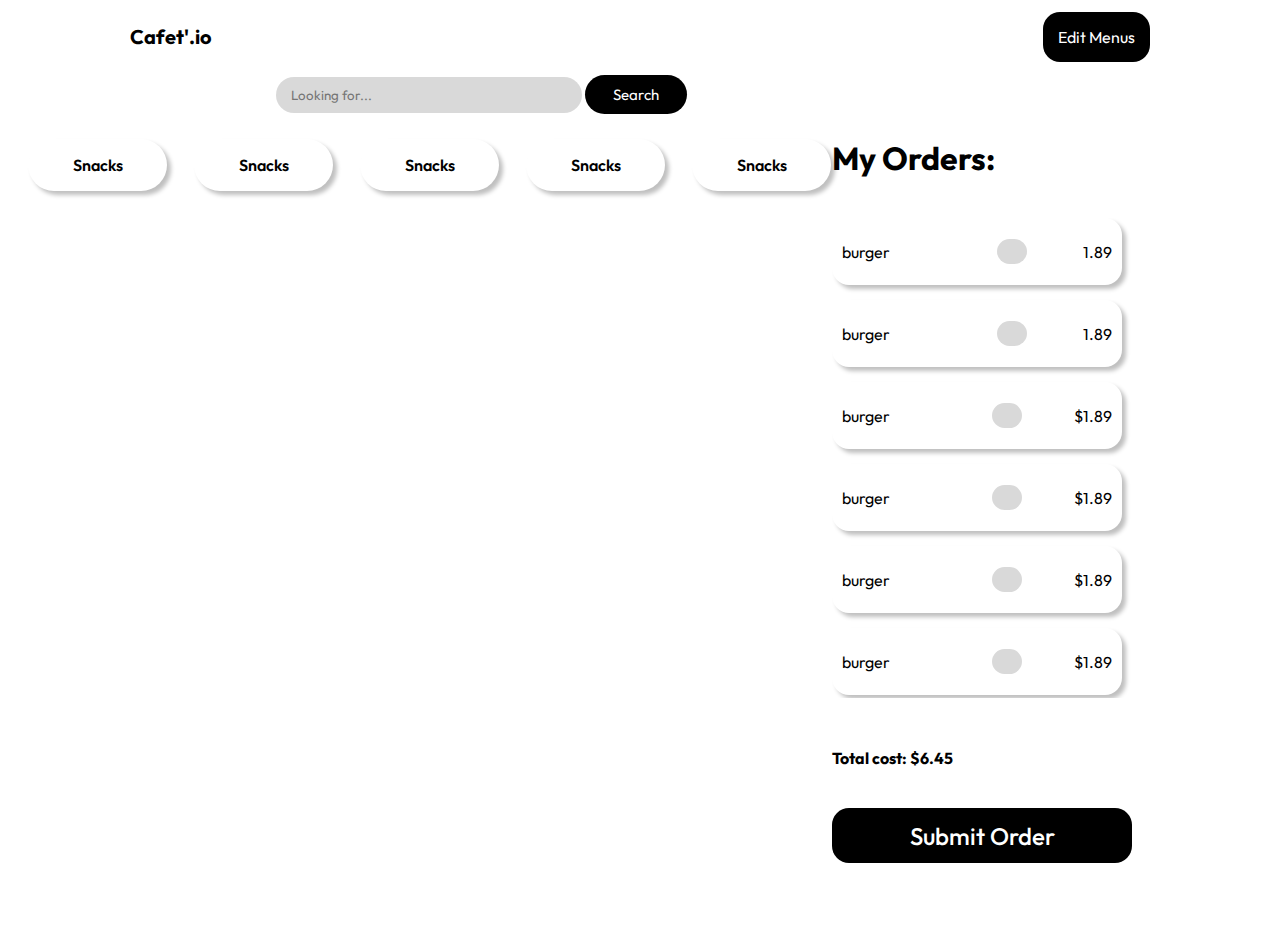
==== index.html @ e6413bb9 "trying to link files" ====
<!DOCTYPE html>
<html lang="en">
  <head>
    <meta charset="UTF-8" />
    <meta name="viewport" content="width=device-width" />
    <link rel="stylesheet" href="styles.css">
    <link rel="stylesheet" href="https://cdnjs.cloudflare.com/ajax/libs/font-awesome/6.6.0/css/all.min.css" integrity="sha512-Kc323vGBEqzTmouAECnVceyQqyqdsSiqLQISBL29aUW4U/M7pSPA/gEUZQqv1cwx4OnYxTxve5UMg5GT6L4JJg==" crossorigin="anonymous" referrerpolicy="no-referrer" />
    <link rel="preconnect" href="https://fonts.googleapis.com">
    <link rel="preconnect" href="https://fonts.gstatic.com" crossorigin>
    <link href="https://fonts.googleapis.com/css2?family=Outfit:wght@100..900&display=swap" rel="stylesheet">
    <title>Cafe Cashier Management</title>
  </head>
  <body>
    <div class="header-container">
      <p class="logo">Cafet'.io</p>
      <a href="add-product.html"><button class="edit-store">Edit Menus</button></a>
    </div>



  <div class="main-body-container">
    <div class="food-container">
      <div class="search-bar-container">
        <form class="form-search-bar">
          <input class="js-search-bar search-bar" placeholder="Looking for...">
          <button class="js-search-button search-button">Search</button>
        </form>
      </div>
  
      <div class="category-container">
        <button class="js-snack-button snack-button">Snacks</button>
        <button class="js-snack-button snack-button">Snacks</button>
        <button class="js-snack-button snack-button">Snacks</button>
        <button class="js-snack-button snack-button">Snacks</button>
        <button class="js-snack-button snack-button">Snacks</button>
      </div>
      
      <div class="food-choices-container">
        <div class="food-card-container js-food-card-container">

        </div>
      </div>
    </div>
    <div class="cashier-container">
      <h1>My Orders:</h1>

      <div class="order-container">

        <div class="food-order-container">
          <div class="food-order-container-interior">
            <p class="js-food-name">burger</p>
            <div class="food-quantifier">
              <i class="fa-solid fa-circle-minus"></i>
              <input class="js-counter">
              <i class="fa-solid fa-circle-plus"></i>
            </div>
            <p class="js-food-price">1.89</p>
          </div>
          <i class="fa-solid fa-circle-xmark"></i>
        </div>

        <div class="food-order-container">
          <div class="food-order-container-interior">
            <p class="js-food-name">burger</p>
            <div class="food-quantifier">
              <i class="fa-solid fa-circle-minus"></i>
              <input class="js-counter">
              <i class="fa-solid fa-circle-plus"></i>
            </div>
            <p class="js-food-price">1.89</p>
          </div>
          <i class="fa-solid fa-circle-xmark"></i>
        </div>

        <div class="food-order-container">
          <div class="food-order-container-interior">
            <p class="js-food-name">burger</p>
            <div class="food-quantifier">
              <i class="fa-solid fa-circle-minus"></i>
              <input class="js-counter">
              <i class="fa-solid fa-circle-plus"></i>
            </div>
            <p class="js-food-price">$1.89</p>
          </div>
          <i class="fa-solid fa-circle-xmark"></i>
        </div>
        
        <div class="food-order-container">
          <div class="food-order-container-interior">
            <p class="js-food-name">burger</p>
            <div class="food-quantifier">
              <i class="fa-solid fa-circle-minus"></i>
              <input class="js-counter">
              <i class="fa-solid fa-circle-plus"></i>
            </div>
            <p class="js-food-price">$1.89</p>
          </div>
          <i class="fa-solid fa-circle-xmark"></i>
        </div>

        <div class="food-order-container">
          <div class="food-order-container-interior">
            <p class="js-food-name">burger</p>
            <div class="food-quantifier">
              <i class="fa-solid fa-circle-minus"></i>
              <input class="js-counter">
              <i class="fa-solid fa-circle-plus"></i>
            </div>
            <p class="js-food-price">$1.89</p>
          </div>
          <i class="fa-solid fa-circle-xmark"></i>
        </div>

        <div class="food-order-container">
          <div class="food-order-container-interior">
            <p class="js-food-name">burger</p>
            <div class="food-quantifier">
              <i class="fa-solid fa-circle-minus"></i>
              <input class="js-counter">
              <i class="fa-solid fa-circle-plus"></i>
            </div>
            <p class="js-food-price">$1.89</p>
          </div>
          <i class="fa-solid fa-circle-xmark"></i>
        </div>

        <div class="food-order-container">
          <div class="food-order-container-interior">
            <p class="js-food-name">burger</p>
            <div class="food-quantifier">
              <i class="fa-solid fa-circle-minus"></i>
              <input class="js-counter">
              <i class="fa-solid fa-circle-plus"></i>
            </div>
            <p class="js-food-price">$1.89</p>
          </div>
          <i class="fa-solid fa-circle-xmark"></i>
        </div>

        <div class="food-order-container">
          <div class="food-order-container-interior">
            <p class="js-food-name">burger</p>
            <div class="food-quantifier">
              <i class="fa-solid fa-circle-minus"></i>
              <input class="js-counter">
              <i class="fa-solid fa-circle-plus"></i>
            </div>
            <p class="js-food-price">$1.89</p>
          </div>
          <i class="fa-solid fa-circle-xmark"></i>
        </div>

        <div class="food-order-container">
          <div class="food-order-container-interior">
            <p class="js-food-name">burger</p>
            <div class="food-quantifier">
              <i class="fa-solid fa-circle-minus"></i>
              <input class="js-counter">
              <i class="fa-solid fa-circle-plus"></i>
            </div>
            <p class="js-food-price">$1.89</p>
          </div>
          <i class="fa-solid fa-circle-xmark"></i>
        </div>

      </div>
      <h4 class="total-cost">Total cost: $6.45</h4>
      <div class="submit-button-container">
        <button class="submit-button">Submit Order</button>
      </div>
    </div>
  </div>

  <script src="add-product.js"></script>
  </body>


</html>
---- styles.css ----
*{
  margin:0;
  padding:0;
  box-sizing: border-box;
  font-family: "Outfit";
}

body{
  margin:0;
  padding:0;
  font-family: "Outfit";
}

.header-container{
  height:73px;
  width:100%;
  display: flex;
  align-items: center;
  justify-content: space-between;
}

.main-body-container{
  font-family:"Outfit";
}

.edit-store{
  background-color: black;
  border:none;
  border-radius: 17px;
  padding:15px;
  font-size:16px;
  color:white;
  margin-right: 130px;
}

.logo{
  margin-left:130px;
  font-size: 20px;
  font-weight: 700;
}

.search-bar-container{
  height:50px;
  width:100%;
  display:flex;
  align-items: center;
  justify-content: center;
}

.form-search-bar{
  margin-left:130px;
}

.search-bar{
  padding:10px;
  width:306px;
  background-color: #D9D9D9;
  border:none;
  border-radius:35px;
  padding-left:15px;
}

.search-button{
  padding:10px;
  font-size:15px;
  border:none;
  border-radius:35px;
  background-color: black;
  color:white;
  width:102px;

}

.main-body-container{
  display:flex;
}

.food-container{
  width:65%;
  display:flex;
  flex-direction: column;
  align-items: center;
}
.food-choices-container{
  width:100%;
  height:100%;

  display:flex;
  justify-content: center;
  align-items: center;
}
.food-card-container{
  display:grid;
  grid-template-columns: 1fr 1fr 1fr;
  width:883px;
  gap: 1rem;
  height:701px;
  overflow: hidden;
  overflow-y: scroll;
  margin-top:20px;
}
.food-card-container::-webkit-scrollbar{
  width:10px;
  background-color: white;
}

.food-card-container::-webkit-scrollbar-thumb{
  background-color: black;
  height:5px;
  border-radius:20px;
}



.category-container{
  width:100%;
  height:60px;
  display: flex;
  justify-content: center;
  align-items: center;
  margin-top: 23px;
  
}

.cashier-container{
  width:35%;
  height:100%;
}

.category-container button{
  width:139px;
  height:52px;
  border:none;
  font-weight:600;
  border-radius:35px;
  background-color: white;
  margin-left:27px;
  font-size: 16px;
  box-shadow: 4px 4px 4px rgba(0, 0, 0, 0.25);
  cursor: pointer;
}

.food-card-interior{
  width:253px;
  height:333px;
  background-color:white;
  border-radius: 35px;
  box-shadow: 4px 4px 4px rgba(0, 0, 0, 0.25);
}

.food-card-interior p{
  font-size:20px;
  font-weight: 700;
  margin-top:15px;
  margin-left:10px;
}

.food-image{
  width:253px;
  height:170px;
  object-fit: cover;
  border-radius: 35px;
}

.add-button-container{
  width:100%;
  height:45px;
  display:flex;
  justify-content: center;
  align-items: center;
  margin-top: 25px;
}

.add-button-container button{
  width:102px;
  height:42px;
  font:20px;
  background-color: black;
  border:none;
  border-radius:35px;
  color:white;
  cursor: pointer;
}

.cashier-container h1{
  margin-top:65px;
}

.order-container{
  width:370px;
  height:480px;
  overflow: hidden;
  overflow-y: scroll;
  margin-top:40px;
}

.order-container::-webkit-scrollbar{
  width:10px;
  background-color: white;
}

.order-container::-webkit-scrollbar-thumb{
  background-color: black;
  height:1px;
  border-radius:20px;
}

.food-order-container{
  display:flex;
  align-items: center;
  margin-bottom:15px;

}

.food-order-container-interior{
  display:flex;
  width:290px;
  height:67px;
  border-radius:17px;
  box-shadow: 4px 4px 4px rgba(0, 0, 0, 0.25);
  align-items: center;
  justify-content: space-between;


}

.food-quantifier{
  display: flex;
  width: 72px;
  justify-content: space-between;
  align-items: center;
  margin-left:50px;
}

.js-counter{
  width:30px;
  height:25px;
  border:none;
  border-radius:20px;
  background-color: #D9D9D9;
  padding-left: 12px;
}

.js-food-name{
  margin-left:10px;
  font-size:16px;

}

.fa-circle-xmark{
  margin-left:20px;
  font-size:24px;
}

.js-food-price{
  margin-right:10px;
}

.total-cost{
  margin-top:50px;
}

.submit-button-container{
  width:100%;
}

.submit-button{
  width:300px;
  height:55px;
  background-color: black;
  color:white;
  border:none;
  border-radius:17px;
  font-size:24px;
  font-weight:500;
  margin-top:40px;
  cursor: pointer;
}
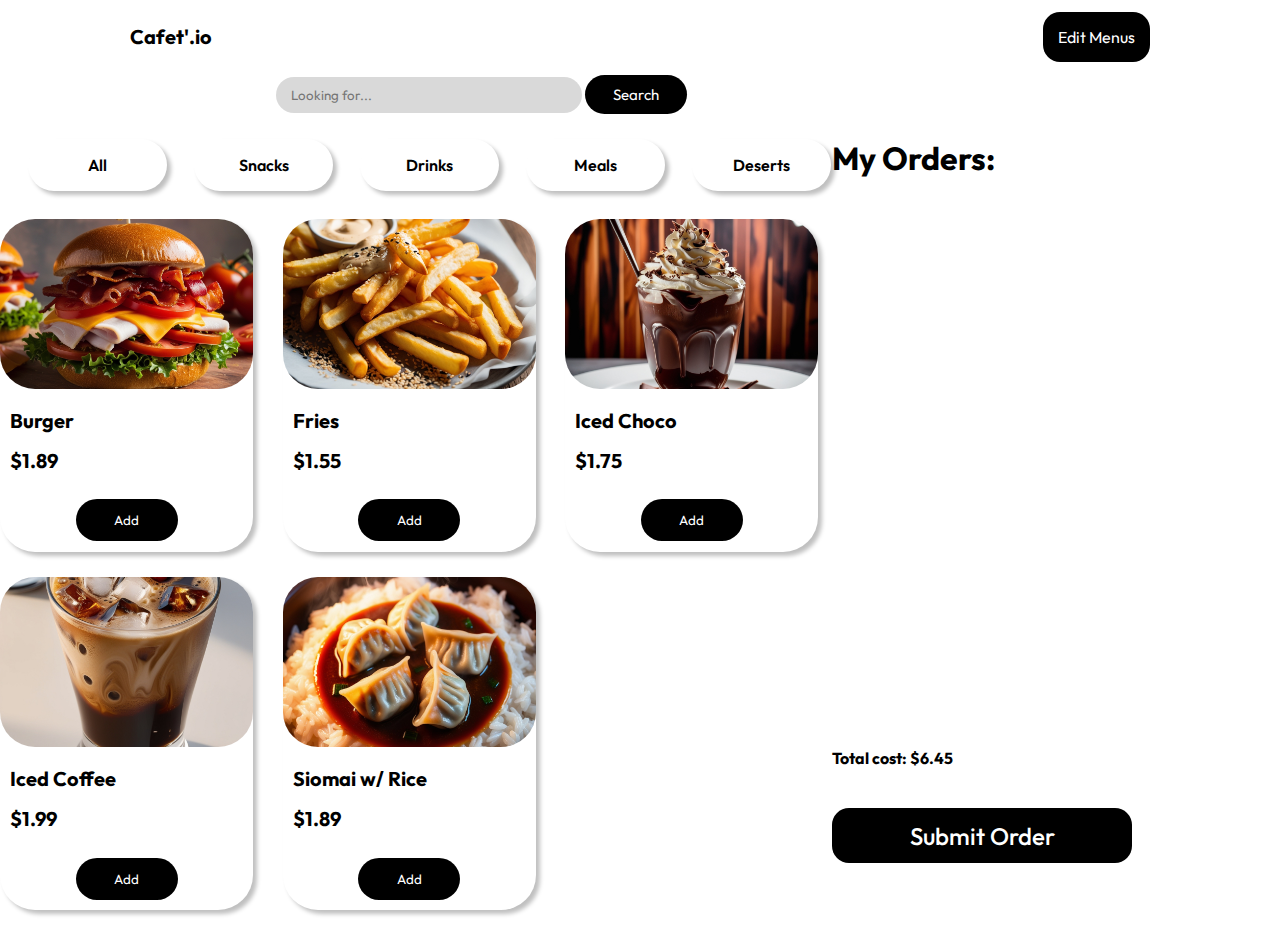
==== commit af5afff2: "Accumulating Products" ====
--- a/index.html
+++ b/index.html
@@ -28,11 +28,11 @@
       </div>
   
       <div class="category-container">
-        <button class="js-snack-button snack-button">Snacks</button>
-        <button class="js-snack-button snack-button">Snacks</button>
-        <button class="js-snack-button snack-button">Snacks</button>
-        <button class="js-snack-button snack-button">Snacks</button>
-        <button class="js-snack-button snack-button">Snacks</button>
+        <button class="js-all-button all-button">All</button>
+        <button class="js-snacks-button snacks-button">Snacks</button>
+        <button class="js-drinks-button drinks-button">Drinks</button>
+        <button class="js-meals-button meals-button">Meals</button>
+        <button class="js-deserts-button deserts-button">Deserts</button>
       </div>
       
       <div class="food-choices-container">
@@ -46,20 +46,7 @@
 
       <div class="order-container">
 
-        <div class="food-order-container">
-          <div class="food-order-container-interior">
-            <p class="js-food-name">burger</p>
-            <div class="food-quantifier">
-              <i class="fa-solid fa-circle-minus"></i>
-              <input class="js-counter">
-              <i class="fa-solid fa-circle-plus"></i>
-            </div>
-            <p class="js-food-price">1.89</p>
-          </div>
-          <i class="fa-solid fa-circle-xmark"></i>
-        </div>
-
-        <div class="food-order-container">
+        <!--<div class="food-order-container">
           <div class="food-order-container-interior">
             <p class="js-food-name">burger</p>
             <div class="food-quantifier">
@@ -83,85 +70,7 @@
             <p class="js-food-price">$1.89</p>
           </div>
           <i class="fa-solid fa-circle-xmark"></i>
-        </div>
-        
-        <div class="food-order-container">
-          <div class="food-order-container-interior">
-            <p class="js-food-name">burger</p>
-            <div class="food-quantifier">
-              <i class="fa-solid fa-circle-minus"></i>
-              <input class="js-counter">
-              <i class="fa-solid fa-circle-plus"></i>
-            </div>
-            <p class="js-food-price">$1.89</p>
-          </div>
-          <i class="fa-solid fa-circle-xmark"></i>
-        </div>
-
-        <div class="food-order-container">
-          <div class="food-order-container-interior">
-            <p class="js-food-name">burger</p>
-            <div class="food-quantifier">
-              <i class="fa-solid fa-circle-minus"></i>
-              <input class="js-counter">
-              <i class="fa-solid fa-circle-plus"></i>
-            </div>
-            <p class="js-food-price">$1.89</p>
-          </div>
-          <i class="fa-solid fa-circle-xmark"></i>
-        </div>
-
-        <div class="food-order-container">
-          <div class="food-order-container-interior">
-            <p class="js-food-name">burger</p>
-            <div class="food-quantifier">
-              <i class="fa-solid fa-circle-minus"></i>
-              <input class="js-counter">
-              <i class="fa-solid fa-circle-plus"></i>
-            </div>
-            <p class="js-food-price">$1.89</p>
-          </div>
-          <i class="fa-solid fa-circle-xmark"></i>
-        </div>
-
-        <div class="food-order-container">
-          <div class="food-order-container-interior">
-            <p class="js-food-name">burger</p>
-            <div class="food-quantifier">
-              <i class="fa-solid fa-circle-minus"></i>
-              <input class="js-counter">
-              <i class="fa-solid fa-circle-plus"></i>
-            </div>
-            <p class="js-food-price">$1.89</p>
-          </div>
-          <i class="fa-solid fa-circle-xmark"></i>
-        </div>
-
-        <div class="food-order-container">
-          <div class="food-order-container-interior">
-            <p class="js-food-name">burger</p>
-            <div class="food-quantifier">
-              <i class="fa-solid fa-circle-minus"></i>
-              <input class="js-counter">
-              <i class="fa-solid fa-circle-plus"></i>
-            </div>
-            <p class="js-food-price">$1.89</p>
-          </div>
-          <i class="fa-solid fa-circle-xmark"></i>
-        </div>
-
-        <div class="food-order-container">
-          <div class="food-order-container-interior">
-            <p class="js-food-name">burger</p>
-            <div class="food-quantifier">
-              <i class="fa-solid fa-circle-minus"></i>
-              <input class="js-counter">
-              <i class="fa-solid fa-circle-plus"></i>
-            </div>
-            <p class="js-food-price">$1.89</p>
-          </div>
-          <i class="fa-solid fa-circle-xmark"></i>
-        </div>
+        </div>-->
 
       </div>
       <h4 class="total-cost">Total cost: $6.45</h4>
@@ -170,8 +79,7 @@
       </div>
     </div>
   </div>
-
-  <script src="add-product.js"></script>
+  <script src="index.js"></script>
   </body>
 
 
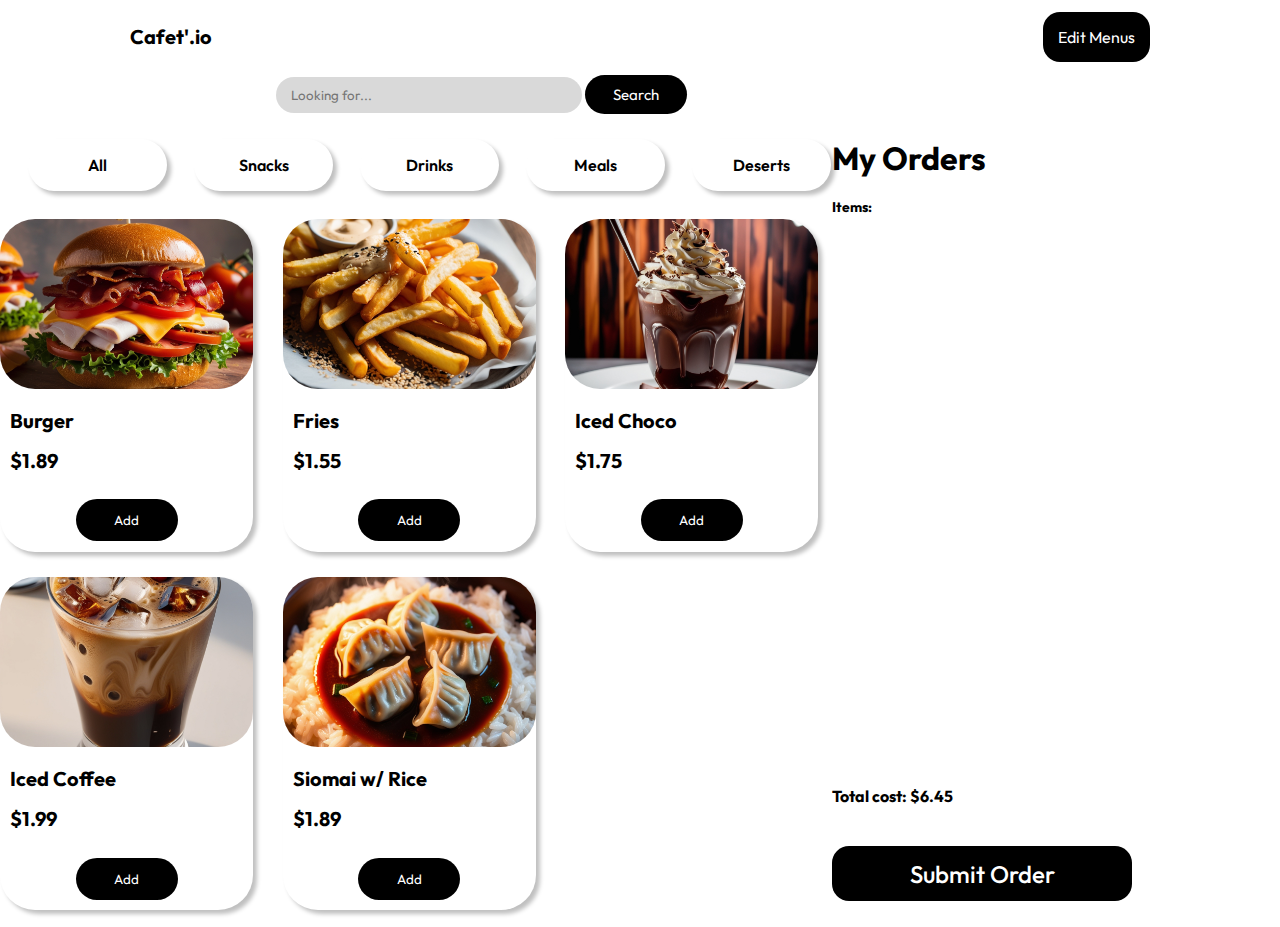
==== commit 6f5964ec: "adding products to orders" ====
--- a/index.html
+++ b/index.html
@@ -42,35 +42,10 @@
       </div>
     </div>
     <div class="cashier-container">
-      <h1>My Orders:</h1>
+      <h1>My Orders</h1>
+      <h3 class="items js-items">Items: </h3>
 
-      <div class="order-container">
-
-        <!--<div class="food-order-container">
-          <div class="food-order-container-interior">
-            <p class="js-food-name">burger</p>
-            <div class="food-quantifier">
-              <i class="fa-solid fa-circle-minus"></i>
-              <input class="js-counter">
-              <i class="fa-solid fa-circle-plus"></i>
-            </div>
-            <p class="js-food-price">1.89</p>
-          </div>
-          <i class="fa-solid fa-circle-xmark"></i>
-        </div>
-
-        <div class="food-order-container">
-          <div class="food-order-container-interior">
-            <p class="js-food-name">burger</p>
-            <div class="food-quantifier">
-              <i class="fa-solid fa-circle-minus"></i>
-              <input class="js-counter">
-              <i class="fa-solid fa-circle-plus"></i>
-            </div>
-            <p class="js-food-price">$1.89</p>
-          </div>
-          <i class="fa-solid fa-circle-xmark"></i>
-        </div>-->
+      <div class="order-container js-order-container">
 
       </div>
       <h4 class="total-cost">Total cost: $6.45</h4>
@@ -79,7 +54,7 @@
       </div>
     </div>
   </div>
-  <script src="index.js"></script>
+  <script type="module" src="index.js"></script>
   </body>
 
 
--- a/styles.css
+++ b/styles.css
@@ -193,6 +193,10 @@
   overflow-y: scroll;
   margin-top:40px;
 }
+.items{
+  font-size: 14px;
+  margin-top: 20px;
+}
 
 .order-container::-webkit-scrollbar{
   width:10px;
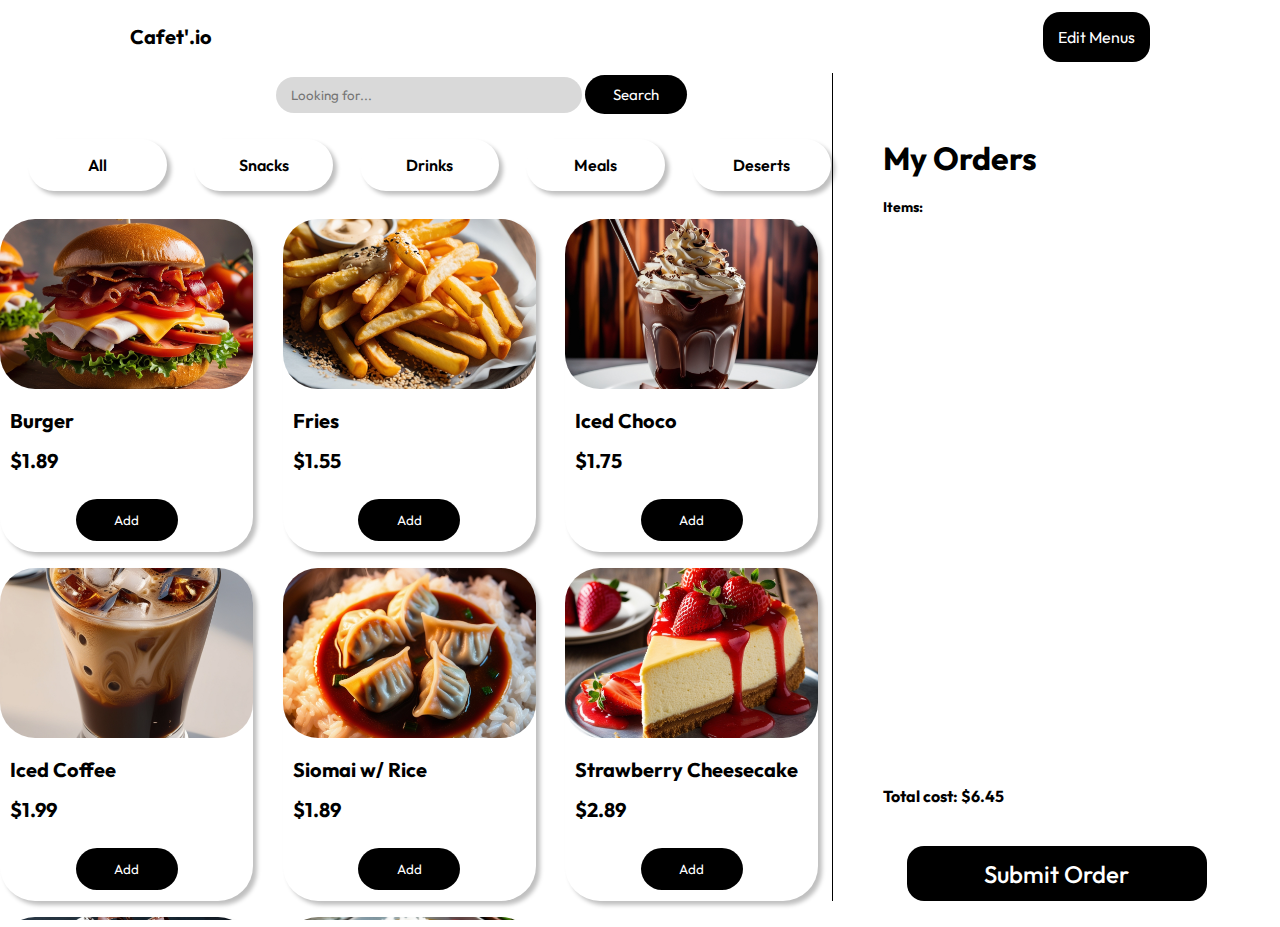
==== commit ec3ec0ec: "new products added" ====
--- a/index.html
+++ b/index.html
@@ -29,7 +29,8 @@
   
       <div class="category-container">
         <button class="js-all-button all-button">All</button>
-        <button class="js-snacks-button snacks-button">Snacks</button>
+        <button class="js-snacks-button snacks-button" onclick="
+        ">Snacks</button>
         <button class="js-drinks-button drinks-button">Drinks</button>
         <button class="js-meals-button meals-button">Meals</button>
         <button class="js-deserts-button deserts-button">Deserts</button>
@@ -41,6 +42,7 @@
         </div>
       </div>
     </div>
+
     <div class="cashier-container">
       <h1>My Orders</h1>
       <h3 class="items js-items">Items: </h3>
--- a/styles.css
+++ b/styles.css
@@ -125,6 +125,7 @@
 .cashier-container{
   width:35%;
   height:100%;
+  border-left: solid 1px;
 }
 
 .category-container button{
@@ -184,6 +185,7 @@
 
 .cashier-container h1{
   margin-top:65px;
+  margin-left: 50px;
 }
 
 .order-container{
@@ -192,10 +194,12 @@
   overflow: hidden;
   overflow-y: scroll;
   margin-top:40px;
+  margin-left:50px;
 }
 .items{
   font-size: 14px;
   margin-top: 20px;
+  margin-left: 50px;
 }
 
 .order-container::-webkit-scrollbar{
@@ -233,7 +237,7 @@
   width: 72px;
   justify-content: space-between;
   align-items: center;
-  margin-left:50px;
+  
 }
 
 .js-counter{
@@ -245,9 +249,10 @@
   padding-left: 12px;
 }
 
-.js-food-name{
+.js-food-order-name{
   margin-left:10px;
   font-size:16px;
+  width: 150px;
 
 }
 
@@ -256,16 +261,21 @@
   font-size:24px;
 }
 
-.js-food-price{
+.js-food-order-price{
   margin-right:10px;
+  font-weight: 500;
 }
 
 .total-cost{
   margin-top:50px;
+  margin-left:50px;
 }
 
 .submit-button-container{
   width:100%;
+  display:flex;
+  align-items: center;
+  justify-content: center;
 }
 
 .submit-button{
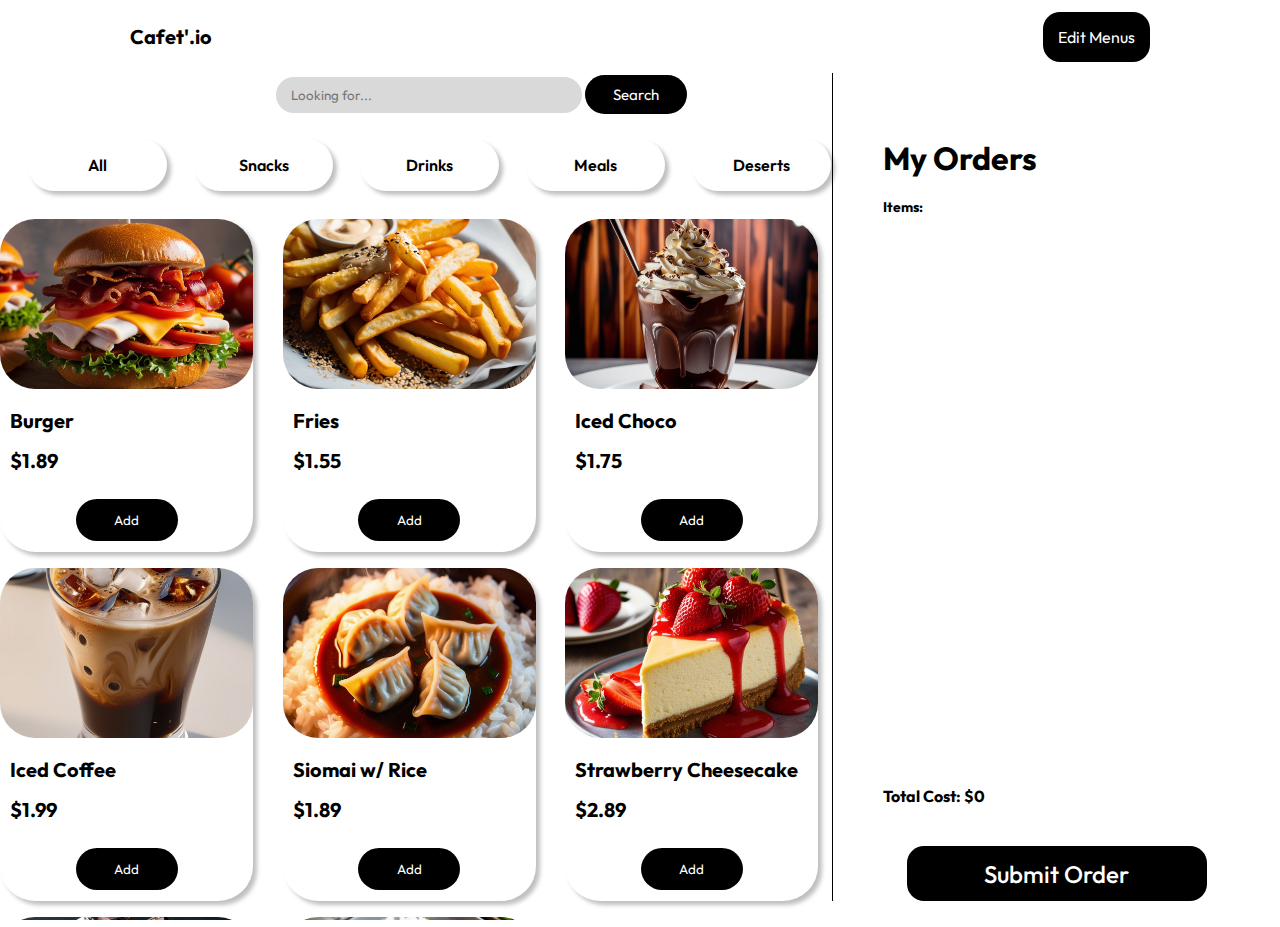
==== commit cdc8d3e2: "Total Cost added" ====
--- a/index.html
+++ b/index.html
@@ -50,9 +50,9 @@
       <div class="order-container js-order-container">
 
       </div>
-      <h4 class="total-cost">Total cost: $6.45</h4>
+      <h4 class="total-cost js-total-cost">Total Cost: $0</h4>
       <div class="submit-button-container">
-        <button class="submit-button">Submit Order</button>
+        <button class="submit-button js-submit-button">Submit Order</button>
       </div>
     </div>
   </div>
--- a/styles.css
+++ b/styles.css
@@ -289,4 +289,14 @@
   font-weight:500;
   margin-top:40px;
   cursor: pointer;
+}
+
+.add-quantity{
+  background: none;
+  border:none;
+}
+
+.minus-quantity{
+  background: none;
+  border:none;
 }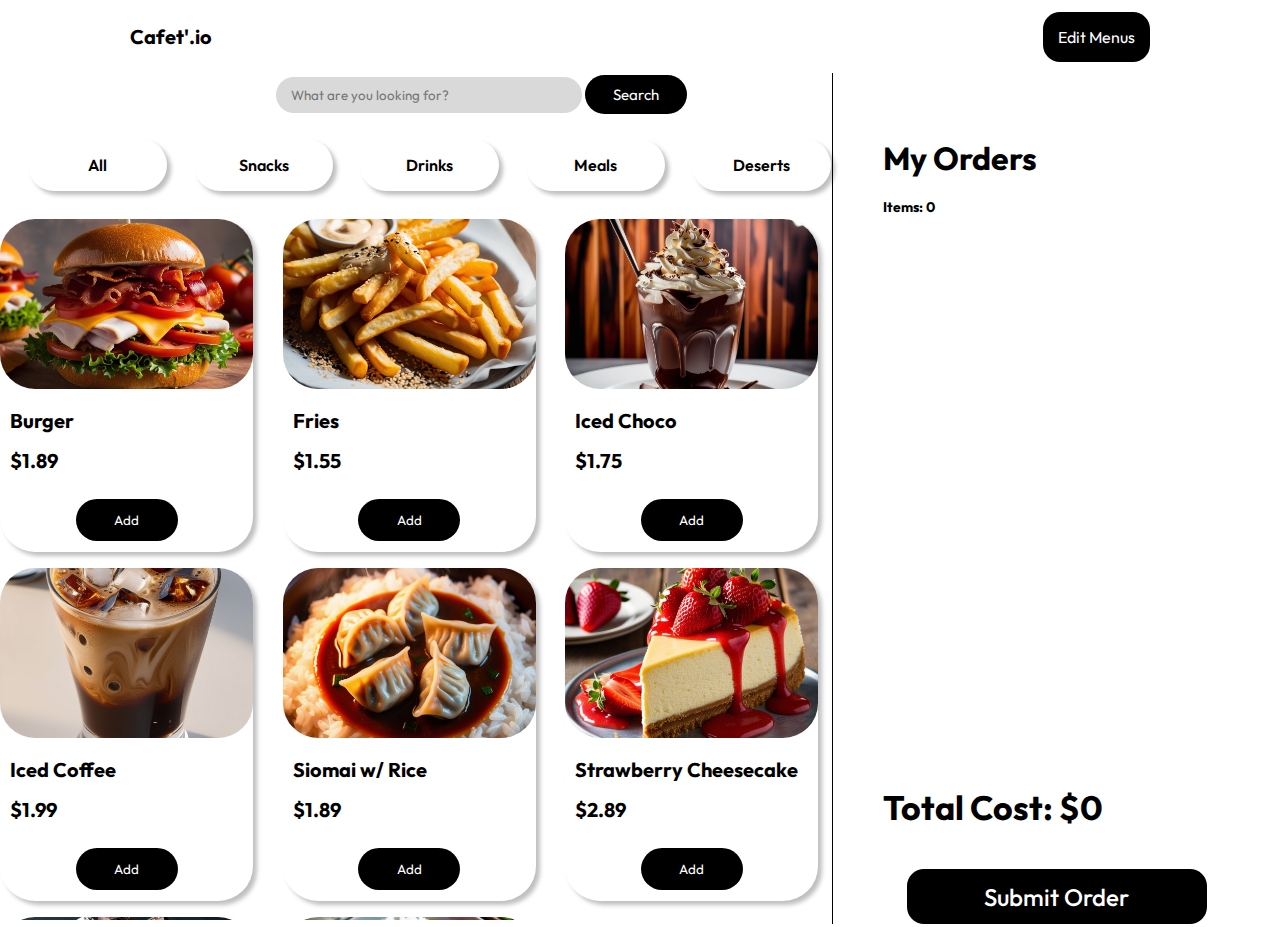
==== commit 62efff78: "added remove button" ====
--- a/index.html
+++ b/index.html
@@ -22,7 +22,7 @@
     <div class="food-container">
       <div class="search-bar-container">
         <form class="form-search-bar">
-          <input class="js-search-bar search-bar" placeholder="Looking for...">
+          <input class="js-search-bar search-bar" placeholder="What are you looking for?">
           <button class="js-search-button search-button">Search</button>
         </form>
       </div>
@@ -45,7 +45,7 @@
 
     <div class="cashier-container">
       <h1>My Orders</h1>
-      <h3 class="items js-items">Items: </h3>
+      <h3 class="items js-items">Items: 0 </h3>
 
       <div class="order-container js-order-container">
 
--- a/styles.css
+++ b/styles.css
@@ -189,7 +189,7 @@
 }
 
 .order-container{
-  width:370px;
+  width:450px;
   height:480px;
   overflow: hidden;
   overflow-y: scroll;
@@ -217,12 +217,14 @@
   display:flex;
   align-items: center;
   margin-bottom:15px;
+  width:420px;
+ 
 
 }
 
 .food-order-container-interior{
   display:flex;
-  width:290px;
+  width:350px;
   height:67px;
   border-radius:17px;
   box-shadow: 4px 4px 4px rgba(0, 0, 0, 0.25);
@@ -241,23 +243,19 @@
 }
 
 .js-counter{
-  width:30px;
-  height:25px;
-  border:none;
-  border-radius:20px;
-  background-color: #D9D9D9;
-  padding-left: 12px;
+  border:none;
+ 
 }
 
 .js-food-order-name{
-  margin-left:10px;
+  margin-left:25px;
   font-size:16px;
   width: 150px;
 
 }
 
 .fa-circle-xmark{
-  margin-left:20px;
+
   font-size:24px;
 }
 
@@ -269,6 +267,7 @@
 .total-cost{
   margin-top:50px;
   margin-left:50px;
+  font-size: 34px;
 }
 
 .submit-button-container{
@@ -294,9 +293,18 @@
 .add-quantity{
   background: none;
   border:none;
+  cursor: pointer;
 }
 
 .minus-quantity{
   background: none;
   border:none;
-}+  cursor: pointer;
+}
+.js-remove-button{
+  background: none;
+  border:none;
+  margin-left: 30px;
+  cursor: pointer;
+}
+
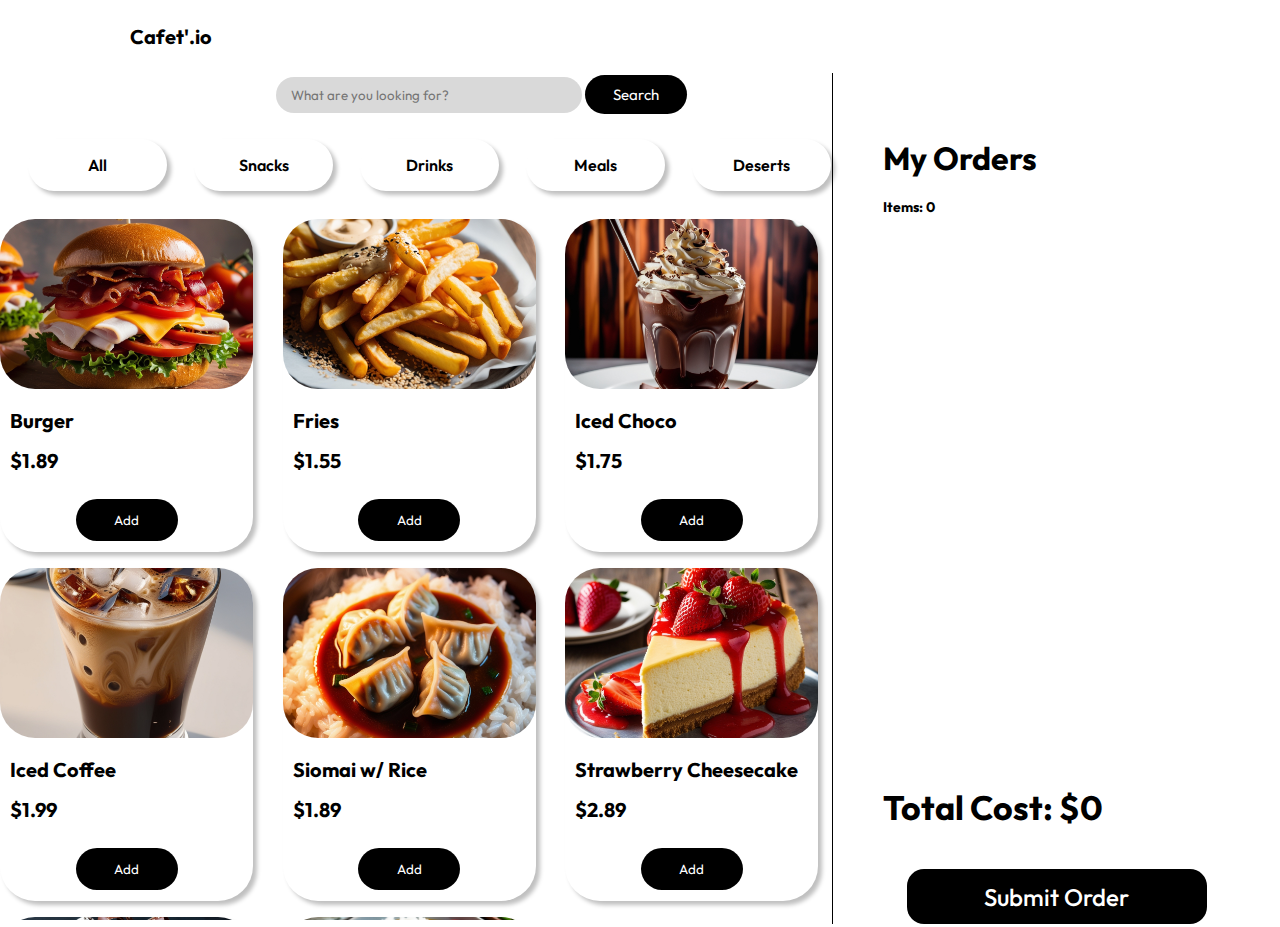
==== commit 46383f5f: "adding query for tablets" ====
--- a/index.html
+++ b/index.html
@@ -13,7 +13,7 @@
   <body>
     <div class="header-container">
       <p class="logo">Cafet'.io</p>
-      <a href="add-product.html"><button class="edit-store">Edit Menus</button></a>
+      <!--<a href="add-product.html"><button class="edit-store">Edit Menus</button></a>-->
     </div>
 
 
--- a/styles.css
+++ b/styles.css
@@ -132,6 +132,7 @@
   width:139px;
   height:52px;
   border:none;
+  color:black;
   font-weight:600;
   border-radius:35px;
   background-color: white;
@@ -255,7 +256,7 @@
 }
 
 .fa-circle-xmark{
-
+  color: black;
   font-size:24px;
 }
 
@@ -293,12 +294,14 @@
 .add-quantity{
   background: none;
   border:none;
+  color:black;
   cursor: pointer;
 }
 
 .minus-quantity{
   background: none;
   border:none;
+  color:black;
   cursor: pointer;
 }
 .js-remove-button{
@@ -308,3 +311,144 @@
   cursor: pointer;
 }
 
+@media screen and (max-width:1240px) {
+  .food-choices-container{
+    width:80%;
+    height:100%;
+  
+    display:flex;
+    justify-content: center;
+    align-items: center;
+  }
+  .food-card-container{
+    display:grid;
+    grid-template-columns: 1fr 1fr ;
+    width:883px;
+    gap: 1rem;
+    height:800px;
+    overflow: hidden;
+    overflow-y: scroll;
+    margin-top:20px;
+  }
+  .category-container{
+    width:80%;
+    height:60px;
+    display: flex;
+    justify-content: center;
+    align-items: center;
+    margin-top: 23px;
+    
+  }
+}
+
+@media screen and (max-width:1024px) {
+  .main-body-container{
+    display:block;
+  }
+  .food-container{
+    width:100%;
+    display:flex;
+    flex-direction: column;
+    align-items: center;
+}
+
+.food-choices-container{
+  width:100%;
+  height:100%;
+
+  display:flex;
+  justify-content: center;
+  align-items: center;
+}
+
+.food-card-container{
+  display:grid;
+  grid-template-columns: 1fr 1fr 1fr ;
+  width:800px;
+  gap: 1rem;
+  height:800px;
+  overflow: hidden;
+  overflow-y: scroll;
+  margin-top:20px;
+}
+.food-card-interior{
+  width:228px;
+  height:300px;
+  background-color:white;
+  border-radius: 35px;
+  box-shadow: 4px 4px 4px rgba(0, 0, 0, 0.25);
+}
+
+.food-image{
+  width:228px;
+  height:153px;
+  object-fit: cover;
+  border-radius: 35px;
+}
+
+.add-button-container button{
+  width:102px;
+  height:42px;
+  font:16px;
+  background-color: black;
+  border:none;
+  border-radius:35px;
+  color:white;
+  cursor: pointer;
+}
+
+.add-button-container{
+  width:100%;
+  height:45px;
+  display:flex;
+  justify-content: center;
+  align-items: center;
+  margin-top: 15px;
+  margin-bottom:10px;
+}
+.food-card-interior p{
+  font-size:16px;
+  font-weight: 700;
+  margin-top:15px;
+  margin-left:10px;
+}
+
+.cashier-container{
+  margin-top:20px;
+  width:100%;
+  height:100%;
+  border-top: solid 1px;
+  display:flex;
+  flex-direction: column;
+  align-items: center;
+}
+.order-container{
+  width:450px;
+  height:480px;
+  overflow: hidden;
+  overflow-y: scroll;
+  margin-left:50px;
+}
+.cashier-container h1{
+  margin-top:65px;
+  margin-left: 0;
+}
+
+.cashier-container h3{
+  margin-top:65px;
+  margin-left: 0;
+}
+
+.total-cost{
+  margin-top:50px;
+  margin-left:0;
+  font-size: 34px;
+}
+
+.form-search-bar{
+  margin:0;
+}
+
+
+
+}